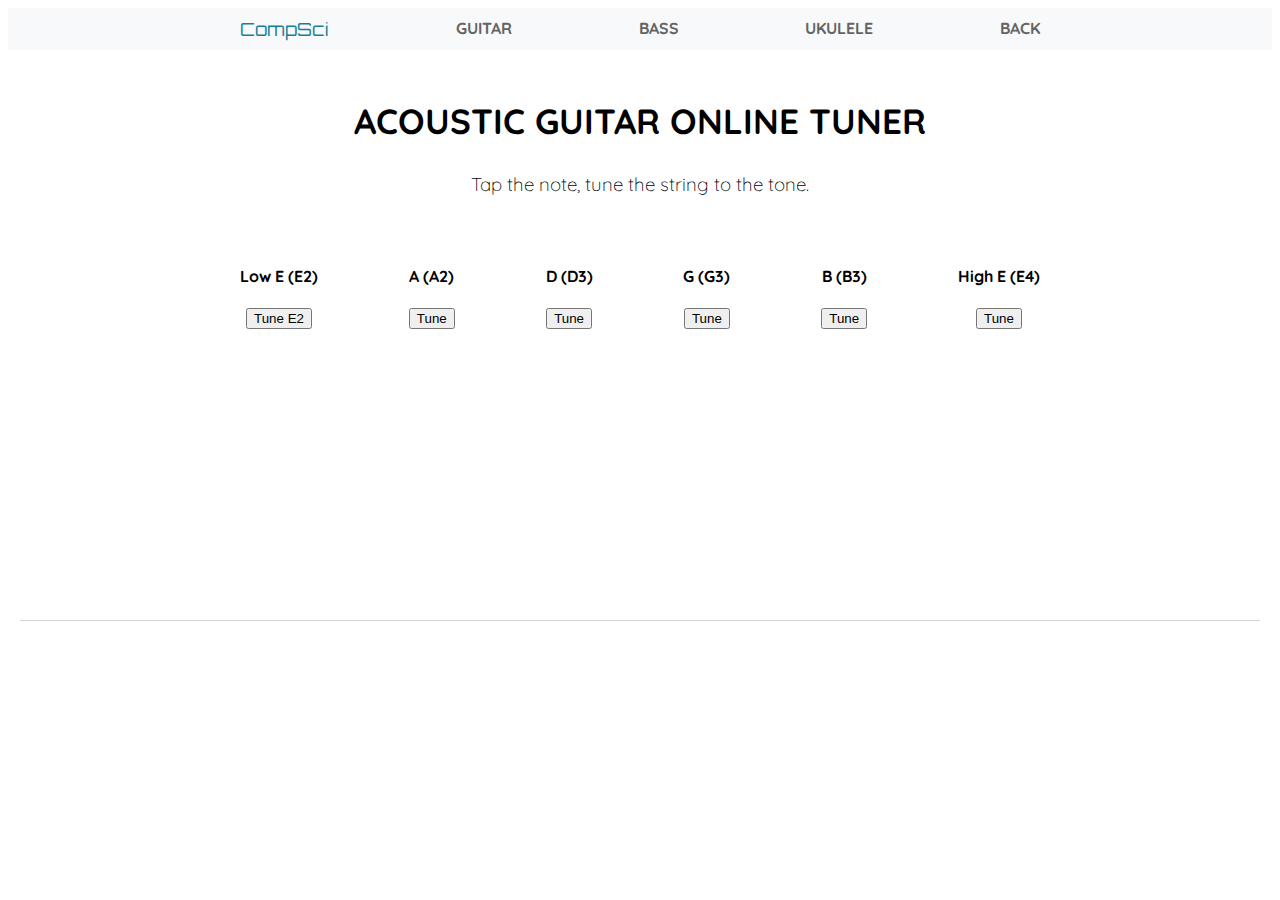
==== guitar.html @ 90ba5f63 "progress 1" ====
<!DOCTYPE html>
<html lang="en">
<head>
    <meta charset="utf-8">
    <title>Test Online Tuner</title>
    <link rel="stylesheet" href="styles.css">
    <link href="https://fonts.googleapis.com/css2?family=Orbitron:wght@400;700&display=swap" rel="stylesheet">
    <link href="https://fonts.googleapis.com/css2?family=Quicksand:wght@400;700&display=swap" rel="stylesheet">
</head>
<body>

   <div class="backnav">
        <div class="navigation">
            <span>CompSci</span>
            <a href="guitar.html">Guitar</a>
            <a href="bass.html">Bass</a>
            <a href="ukulele.html">Ukulele</a>
            <a href="index.html">Back</a>
        </div>
   </div>

   <div class="tuner">
        <h2>ACOUSTIC GUITAR ONLINE TUNER</h2>
        <h3>Tap the note, tune the string to the tone.</h3>

        <div class="instrument">
            <div class="string" id="E2">
                <h4>Low E (E2)</h4>
                <button onclick="startTuning('E2')">Tune E2</button>
                <span class="feedback"></span>
            </div>
            <div class="string" id="A2">
                <h4>A (A2)</h4>
                <button onclick="startTuning('A2')">Tune</button>
                <span class="feedback"></span>
            </div>
            <div class="string" id="D3">
                <h4>D (D3)</h4>
                <button onclick="startTuning('D3')">Tune</button>
                <span class="feedback"></span>
            </div>
            <div class="string" id="G3">
                <h4>G (G3)</h4>
                <button onclick="startTuning('G3')">Tune</button>
                <span class="feedback"></span>
            </div>
            <div class="string" id="B3">
                <h4>B (B3)</h4>
                <button onclick="startTuning('B3')">Tune</button>
                <span class="feedback"></span>
            </div>
            <div class="string" id="E4">
                <h4>High E (E4)</h4>
                <button onclick="startTuning('E4')">Tune</button>
                <span class="feedback"></span>
            </div>
        </div>
   </div>

   <script src="tunerG.js"></script>

</body>
</html>
---- styles.css ----
body {
    font-family: 'Quicksand', sans-serif;
}

.backnav {
    background-color: rgba(119, 136, 153, 0.051);
    background-size: auto;
}

.navigation {
    font-size: medium;
    display: flex;
    flex-direction: row;
    justify-content: space-between;
    width: 800px;
    margin: auto;
    padding: 10px;
}

.navigation span {
    color: rgb(22, 127, 153);
    font-size: large;
    font-family: 'Orbitron', sans-serif;
}

.navigation a {
    color: rgb(101, 100, 100);
    text-transform: uppercase;
    font-weight: bold;
    text-decoration: none;
}

.navigation a:hover {
    color: rgb(22, 127, 153);
}

.tuner {
    margin: auto;
    text-align: center;
    padding: 20px;
    height: 530px;
    width: 1200px;
    border-bottom: 1px solid lightgray;
}

h2 {
    font-size: 35px;
    text-transform: uppercase;
}

h3 {
    font-weight: lighter;
    padding-bottom: 30px;
}

.instrument img {
    width: 230px; 
    height: 253.3125px; 
    border-radius: 10px; 
    transition: transform 0.3s ease; 
    margin-bottom: 20px;
} 

.instrument {
    display: flex;
    flex-direction: row;
    justify-content: space-between;
    height: 200px;
    width: 800px;
    margin: auto;
}


.instrument a {
    background-color: rgba(22, 127, 153, 0.086);
    padding-left: 40px;
    padding-right: 40px;
    padding-top: 15px;
    padding-bottom: 15px;
    width: 150px;
    border-radius: 5px;
    text-decoration: none;
    text-transform: uppercase;
    transition: transform 0.3s ease, background-color 0.3s ease;
    display: inline-block;
    margin-top: 10px;
    color: black;
}

.instrument a:hover {
    transform: scale(1.1); 
    background-color: rgb(22, 127, 153); 
    color: white;
}

.how {
    margin: auto;
    text-align: center;
    padding: 20px;
    height: 600px;
    width: 1200px;
    border-bottom: 1px solid lightgray;
}

.exp {
    display: flex;
    flex-direction: column;
    justify-content: space-between;
}

.exp span {
    padding: 10px;
}

.exp img {
    width: 1000px;
    margin-top: 30px;
    margin-bottom: 20px;
    margin: auto;
    padding-top: 20px;
}
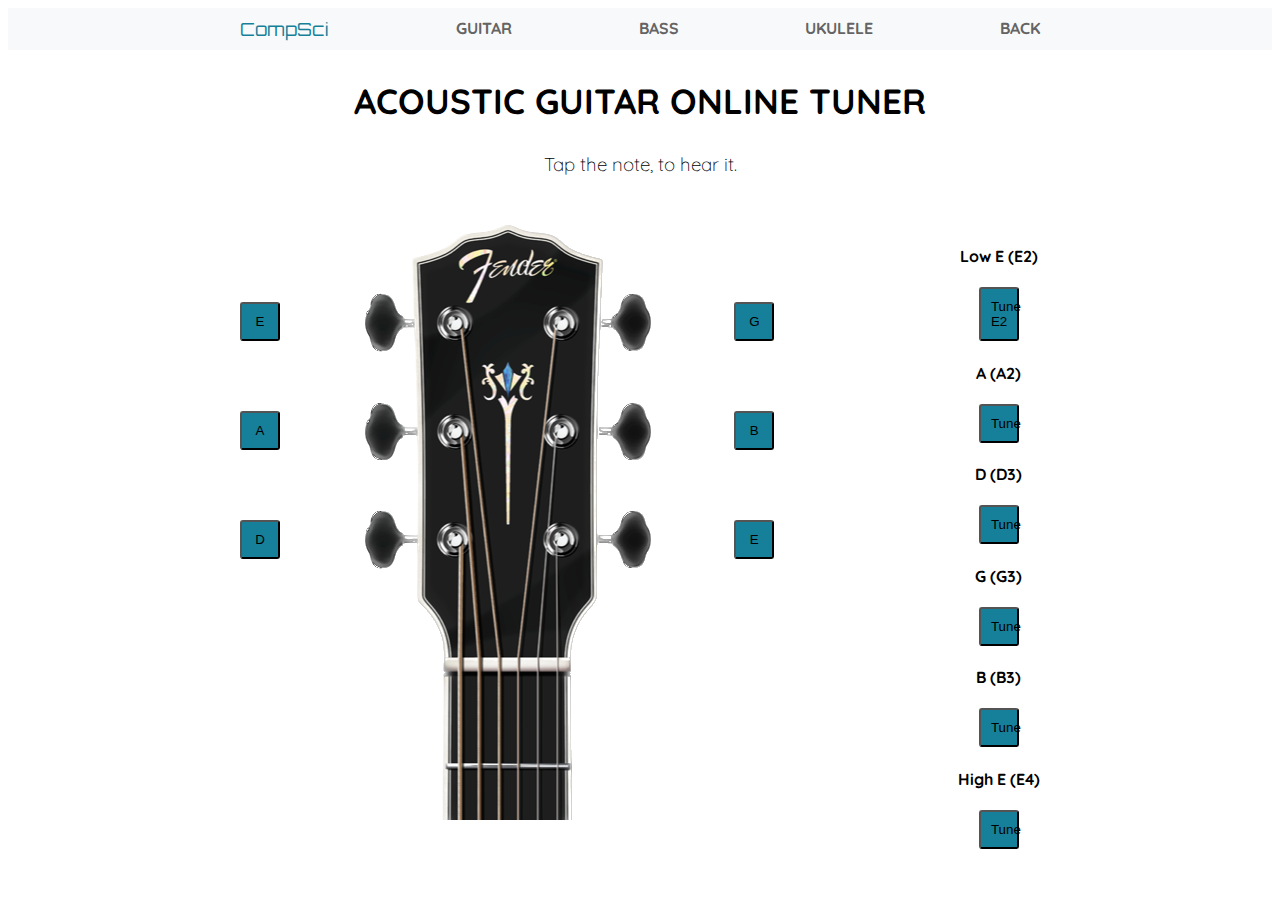
==== commit cae0d0d3: "bootstrap temp + tuner for bass and ukulele" ====
--- a/guitar.html
+++ b/guitar.html
@@ -3,7 +3,7 @@
 <head>
     <meta charset="utf-8">
     <title>Test Online Tuner</title>
-    <link rel="stylesheet" href="styles.css">
+    <link rel="stylesheet" href="stylesG.css">
     <link href="https://fonts.googleapis.com/css2?family=Orbitron:wght@400;700&display=swap" rel="stylesheet">
     <link href="https://fonts.googleapis.com/css2?family=Quicksand:wght@400;700&display=swap" rel="stylesheet">
 </head>
@@ -19,9 +19,26 @@
         </div>
    </div>
 
+   <h2>ACOUSTIC GUITAR ONLINE TUNER</h2>
+    <h3>Tap the note, to hear it.</h3>
+
    <div class="tuner">
-        <h2>ACOUSTIC GUITAR ONLINE TUNER</h2>
-        <h3>Tap the note, tune the string to the tone.</h3>
+
+        <div class="prvi">
+            <button class="tune-button" data-note="E_string">E</button>
+            <button class="tune-button" data-note="A_string">A</button>
+            <button class="tune-button" data-note="D_string">D</button>
+        </div>
+
+        <div class="fenderG">
+            <img src="gTuningImg.png">
+        </div>
+
+        <div class="vtori">
+            <button class="tune-button" data-note="G_string">G</button>
+            <button class="tune-button" data-note="B_string">B</button>
+            <button class="tune-button" data-note="E_high_string">E</button>
+        </div>
 
         <div class="instrument">
             <div class="string" id="E2">
@@ -40,7 +57,7 @@
                 <span class="feedback"></span>
             </div>
             <div class="string" id="G3">
-                <h4>G (G3)</h4>
+               <h4>G (G3)</h4>
                 <button onclick="startTuning('G3')">Tune</button>
                 <span class="feedback"></span>
             </div>
@@ -54,7 +71,8 @@
                 <button onclick="startTuning('E4')">Tune</button>
                 <span class="feedback"></span>
             </div>
-        </div>
+    </div>
+
    </div>
 
    <script src="tunerG.js"></script>
--- a/stylesG.css
+++ b/stylesG.css
@@ -0,0 +1,89 @@
+body {
+    font-family: 'Quicksand', sans-serif;
+    text-align: center;
+}
+
+.backnav {
+    background-color: rgba(119, 136, 153, 0.051);
+    background-size: auto;
+}
+
+.navigation {
+    font-size: medium;
+    display: flex;
+    flex-direction: row;
+    justify-content: space-between;
+    width: 800px;
+    margin: auto;
+    padding: 10px;
+}
+
+.navigation span {
+    color: rgb(22, 127, 153);
+    font-size: large;
+    font-family: 'Orbitron', sans-serif;
+}
+
+.navigation a {
+    color: rgb(101, 100, 100);
+    text-transform: uppercase;
+    font-weight: bold;
+    text-decoration: none;
+}
+
+.navigation a:hover {
+    color: rgb(22, 127, 153);
+}
+
+.tuner {
+    margin: auto;
+    display: flex;
+    flex-direction: row;
+    justify-content: space-between;
+    width: 800px;
+}
+
+h2 {
+    font-size: 35px;
+    text-transform: uppercase;
+}
+
+h3 {
+    font-weight: lighter;
+    padding-bottom: 30px;
+}
+
+button {
+    padding: 10px;
+    width: 40px;
+    border-radius: 3px;
+    background-color: rgb(22, 127, 153);
+}
+
+.fenderG {
+    margin-left: -100px;
+    margin-right: -100px;
+}
+
+.prvi {
+    display: flex;
+    flex-direction: column;
+    margin-top: 7px;
+    
+}
+
+.prvi button {
+    margin-top: 70px;
+}
+
+.vtori {
+    display: flex;
+    flex-direction: column;
+    margin-top: 7px; 
+}
+
+.vtori button {
+    margin-top: 70px;
+}
+
+
